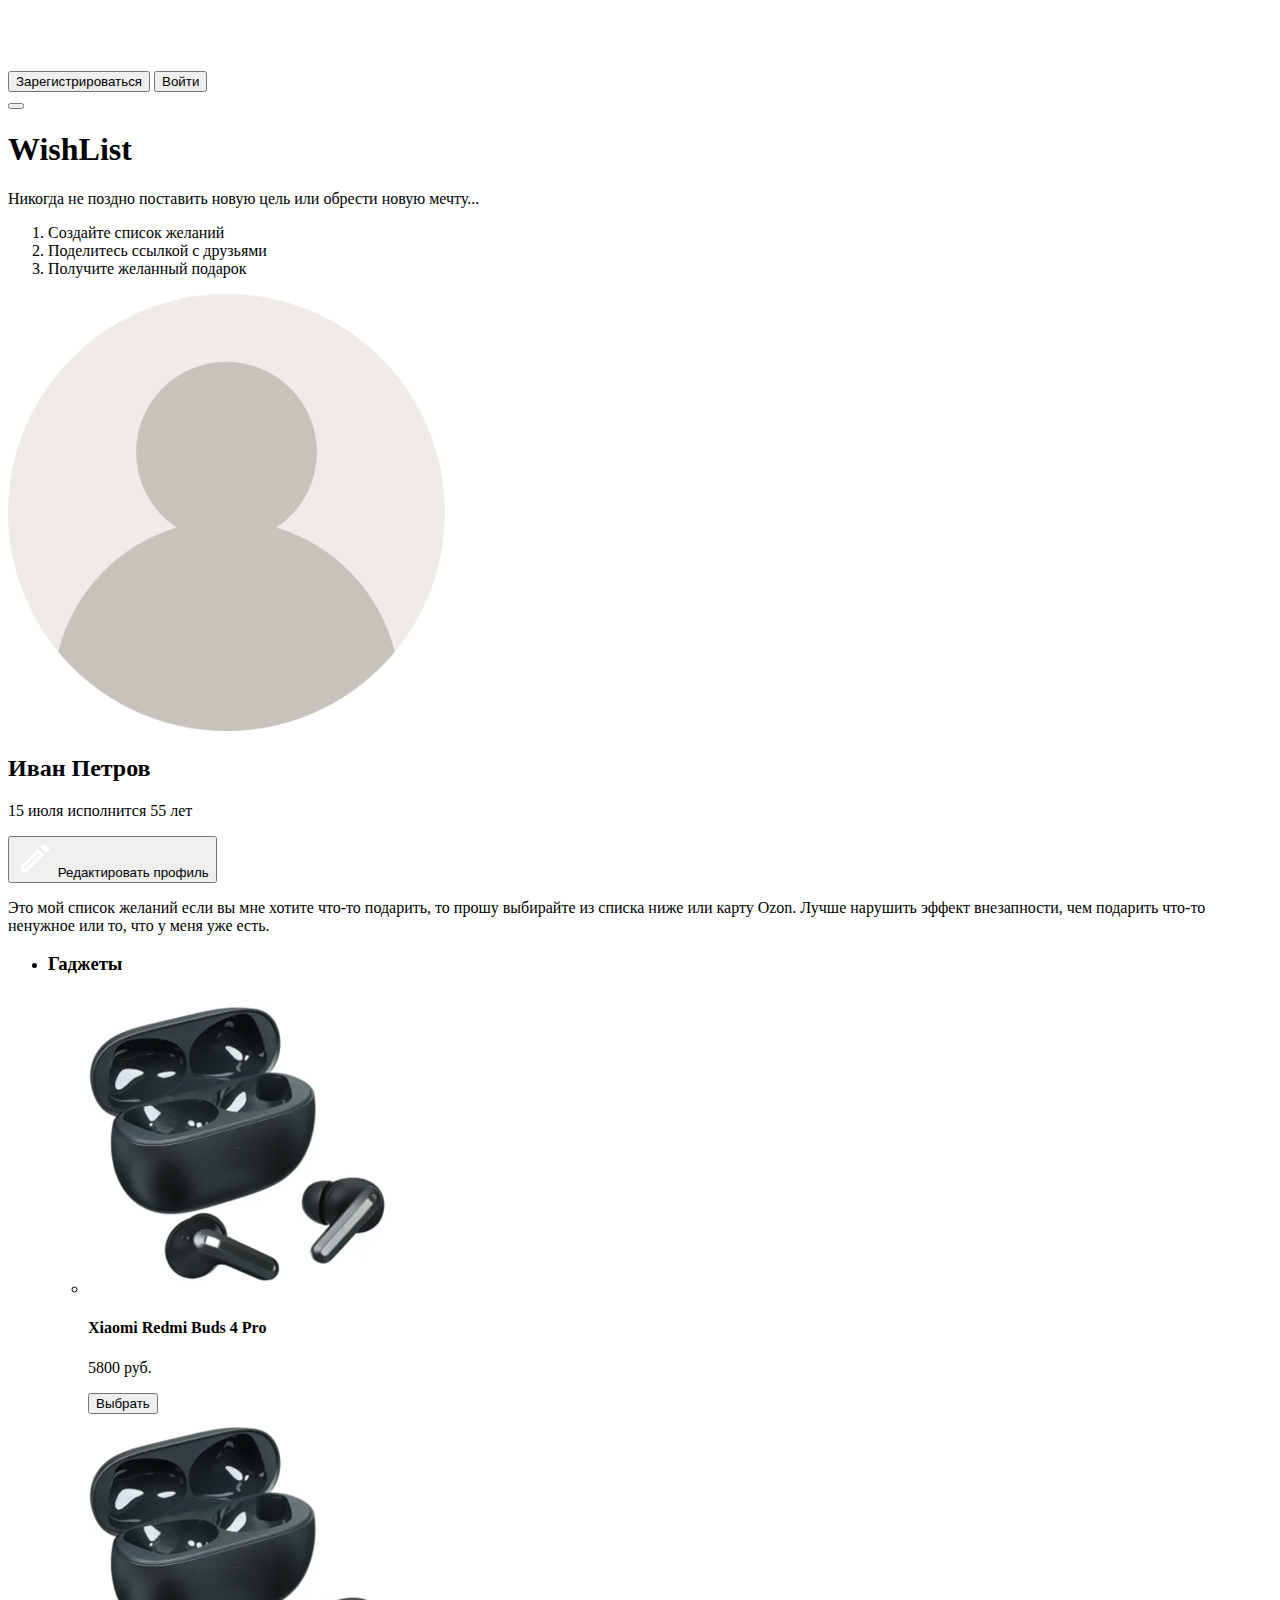
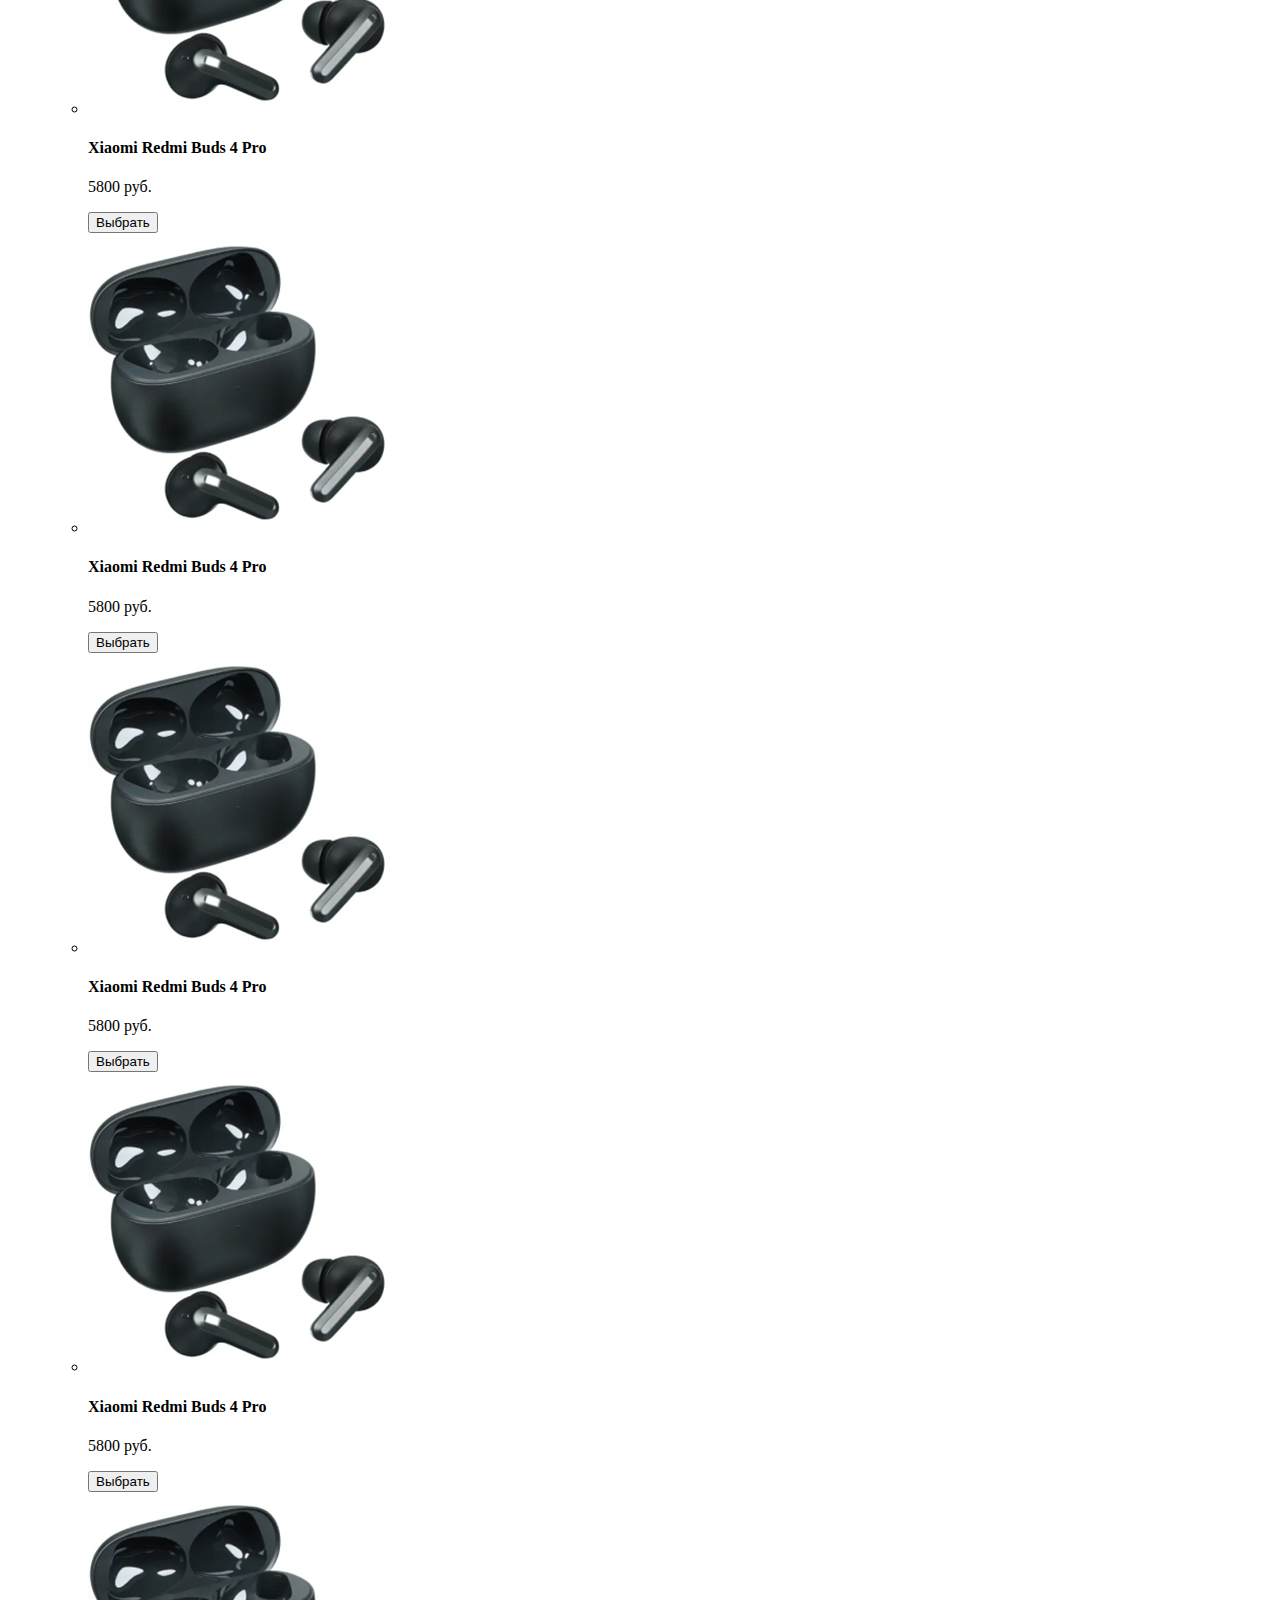
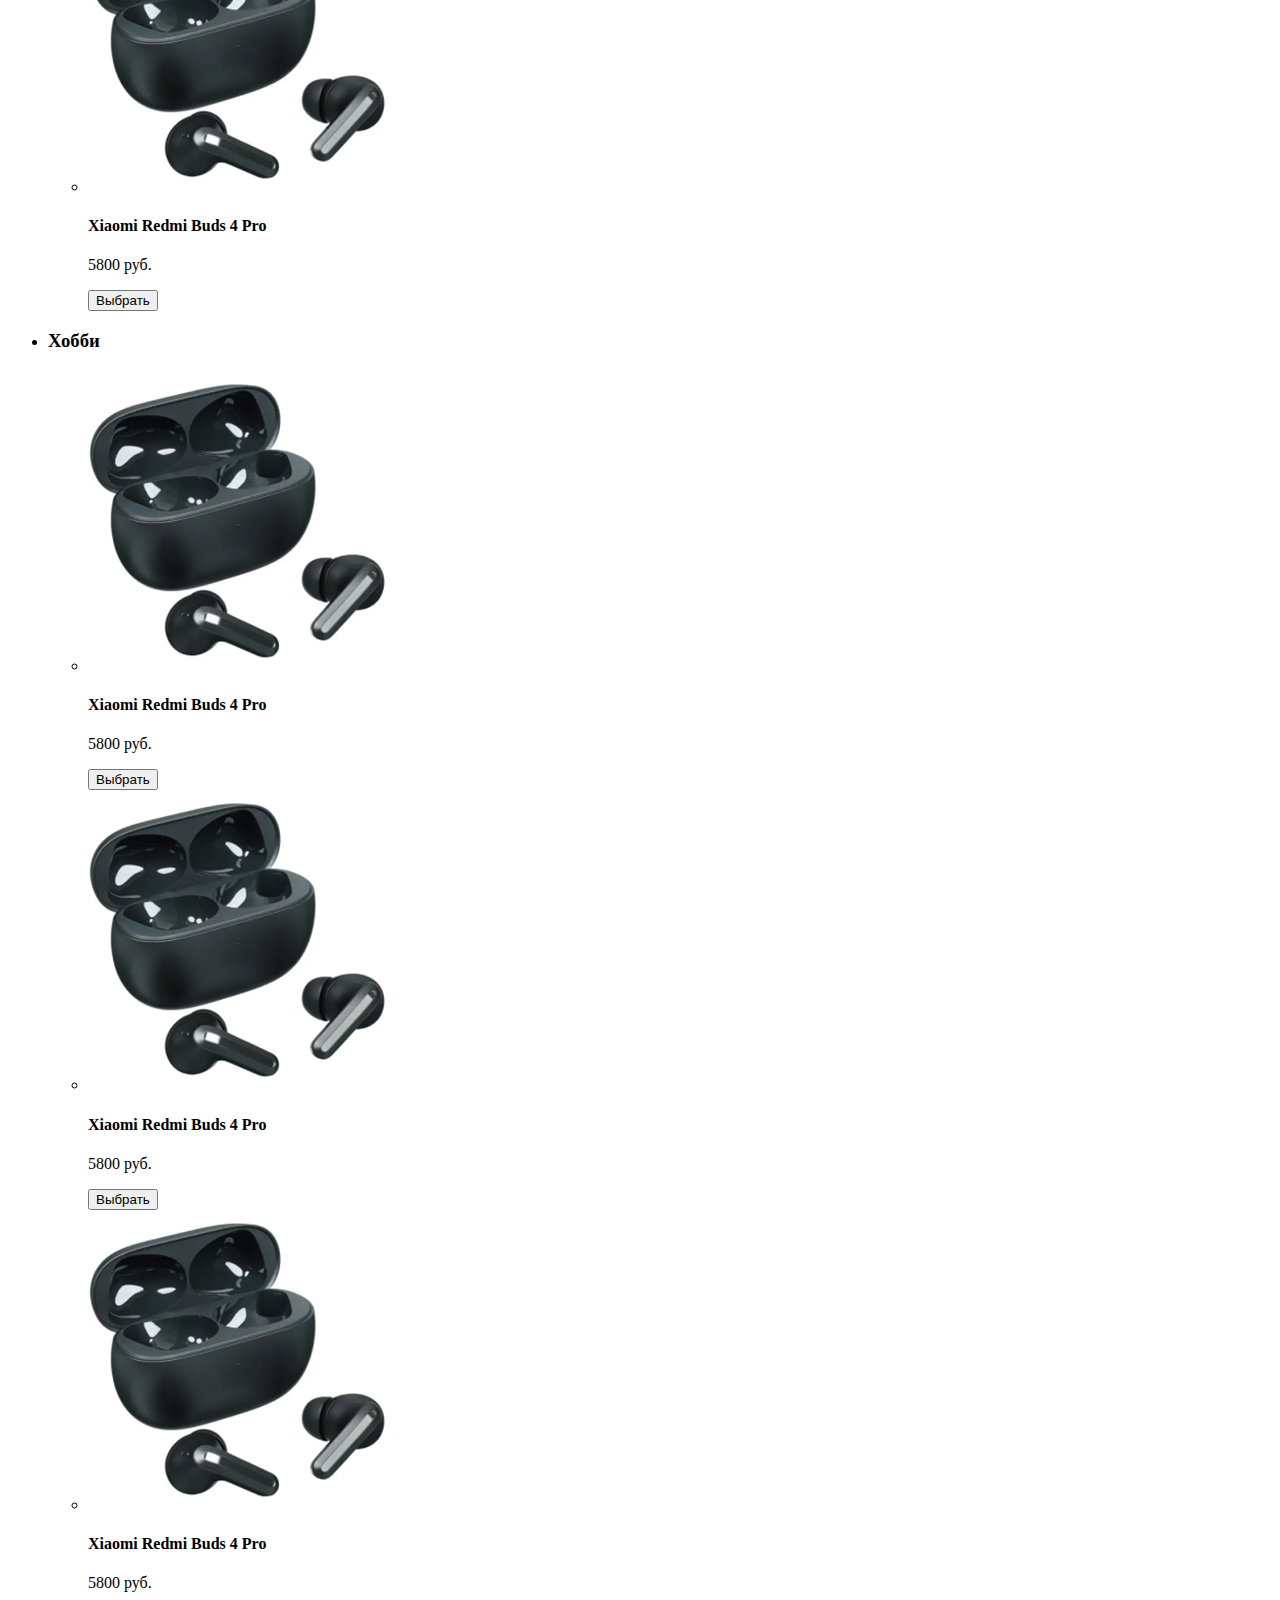
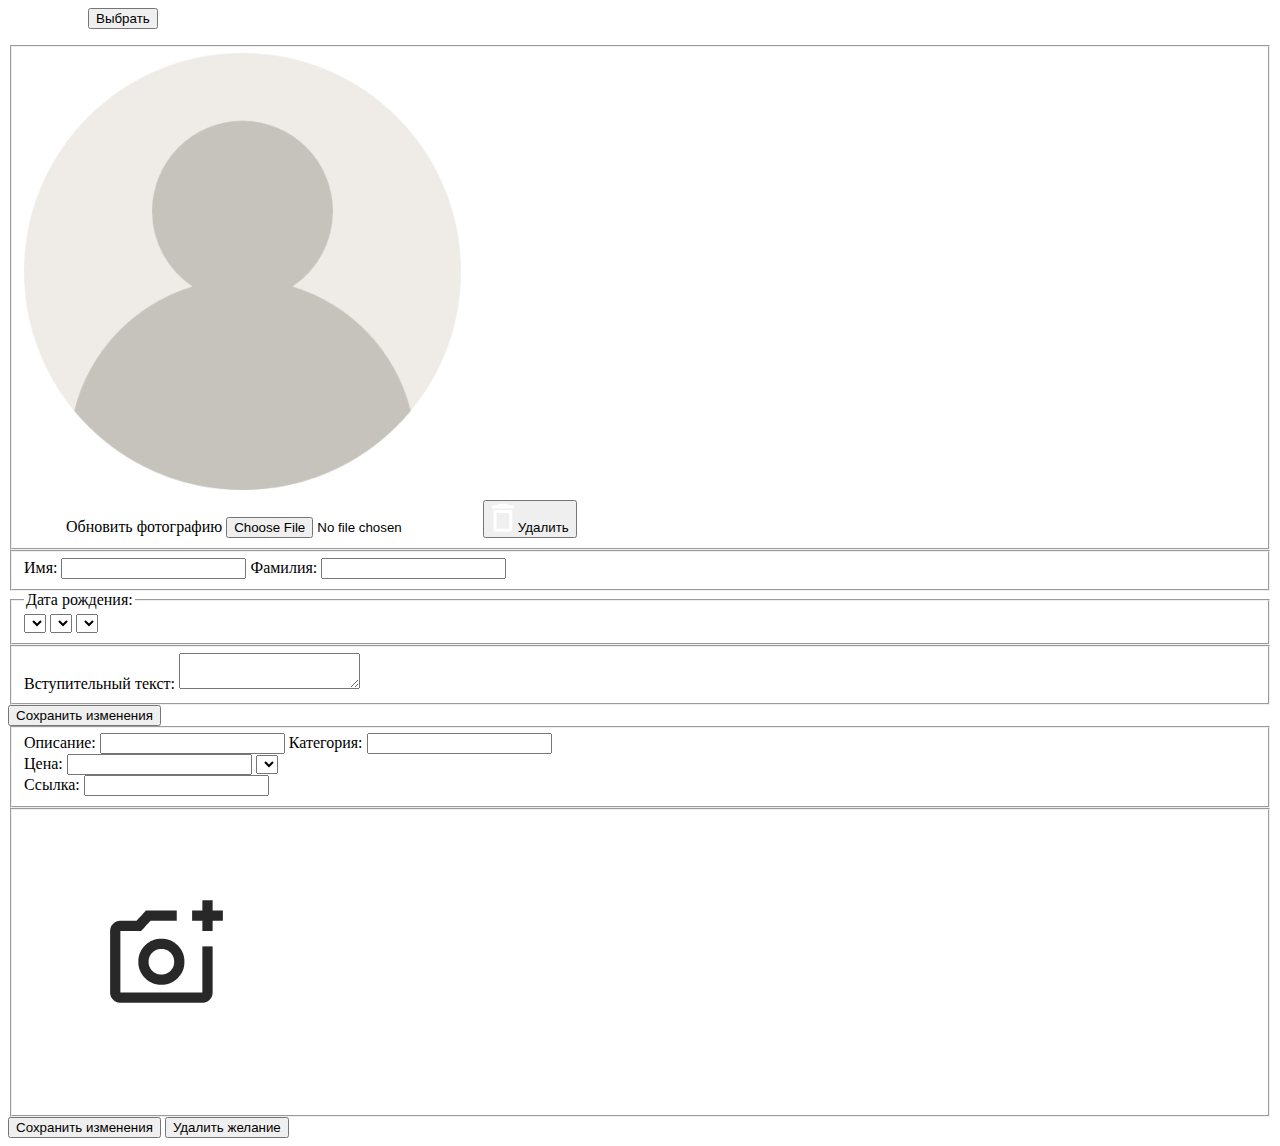
==== index.html @ 3509e676 "add html" ====
<!DOCTYPE html>
<html lang="ru">
<head>
  <meta charset="UTF-8">
  <meta http-equiv="X-UA-Compatible" content="IE=edge">
  <meta name="viewport" content="width=device-width, initial-scale=1.0">
  <title>wishList - список желаний!</title>
</head>
<body>
  <header class="header">
    <div class="container">
      <img class="header__logo" src="img/logo.svg" alt="логотип сервиса wishList">
      <nav class="hedaer__nav nav">
        <button class="nav__btn btn">Зарегистрироваться</button>
        <button class="nav__btn btn">Войти</button>
      </nav>

      <button class="header__burger burder">
        <span class="burger__line"></span>
      </button>
    </div>
  </header>

  <main class="app">
    <section class="hero">
      <div class="container">
        <h1 class="hero__title">WishList</h1>

        <p class="hero__description">Никогда не&nbsp;поздно поставить новую цель или обрести новую мечту...</p>

        <ol class="hero__steps steps">
          <li class="steps__item">Создайте список желаний</li>
          <li class="steps__item">Поделитесь ссылкой с&nbsp;друзьями</li>
          <li class="steps__item">Получите желанный подарок</li>
        </ol>
      </div>
    </section>

    <section class="wishlist"></section>
      <div class="container">
        <div class="wishlist__profile profile">
          <img class="profile__avatar" src="img/avatar.png" alt="фото профиля">

          <div class="profile__content">
            <h2 class="profile__fullname">Иван Петров</h2>

            <p class="profile__birthday">15 июля исполнится 55 лет</p>

            <button class="profile__edit">
              <svg width="38" height="38" viewBox="0 0 38 38" fill="none" xmlns="http://www.w3.org/2000/svg">
                <path d="M4.75 33.25H10.6875L28.1992 15.7384L22.2617 9.80086L4.75 27.3125V33.25ZM7.91667 28.6267L22.2617 14.2817L23.7183 15.7384L9.37333 30.0834H7.91667V28.6267ZM29.0858 5.20919C28.9394 5.06241 28.7654 4.94596 28.5738 4.86651C28.3823 4.78705 28.177 4.74615 27.9696 4.74615C27.7622 4.74615 27.5569 4.78705 27.3653 4.86651C27.1738 4.94596 26.9998 5.06241 26.8533 5.20919L23.9558 8.10669L29.8933 14.0442L32.7908 11.1467C32.9376 11.0002 33.0541 10.8262 33.1335 10.6347C33.213 10.4431 33.2539 10.2378 33.2539 10.0304C33.2539 9.82307 33.213 9.61774 33.1335 9.4262C33.0541 9.23466 32.9376 9.06067 32.7908 8.91419L29.0858 5.20919Z" fill="white"/>
              </svg>
              <span>Редактировать профиль</span>
            </button>
          </div>
        </div>

        <p class="wishlist__description">
          Это мой список желаний если вы&nbsp;мне хотите что-то подарить, то&nbsp;прошу выбирайте из&nbsp;списка ниже или карту Ozon. Лучше нарушить эффект внезапности, чем подарить что-то ненужное или&nbsp;то, что у&nbsp;меня уже есть.
        </p>

        <ul class="wishlist__categories categories">
          <li class="categories__item">
            <h3 class="categories__title">Гаджеты</h3>

            <ul class="wishlist__items">
              <li class="item">
                <img class="item__image" src="img/buds.jpg" alt="Xiaomi Redmi Buds 4 Pro">
                <h4 class="item__title">Xiaomi Redmi Buds 4 Pro</h4>
                <p class="item__price">5800 руб.</p>
                <button class="item__btn btn btn__castling">Выбрать</button>
              </li>
              <li class="item">
                <img class="item__image" src="img/buds.jpg" alt="Xiaomi Redmi Buds 4 Pro">
                <h4 class="item__title">Xiaomi Redmi Buds 4 Pro</h4>
                <p class="item__price">5800 руб.</p>
                <button class="item__btn btn btn__castling">Выбрать</button>
              </li>
              <li class="item">
                <img class="item__image" src="img/buds.jpg" alt="Xiaomi Redmi Buds 4 Pro">
                <h4 class="item__title">Xiaomi Redmi Buds 4 Pro</h4>
                <p class="item__price">5800 руб.</p>
                <button class="item__btn btn btn__castling">Выбрать</button>
              </li>
              <li class="item">
                <img class="item__image" src="img/buds.jpg" alt="Xiaomi Redmi Buds 4 Pro">
                <h4 class="item__title">Xiaomi Redmi Buds 4 Pro</h4>
                <p class="item__price">5800 руб.</p>
                <button class="item__btn btn btn__castling">Выбрать</button>
              </li>
              <li class="item">
                <img class="item__image" src="img/buds.jpg" alt="Xiaomi Redmi Buds 4 Pro">
                <h4 class="item__title">Xiaomi Redmi Buds 4 Pro</h4>
                <p class="item__price">5800 руб.</p>
                <button class="item__btn btn btn__castling">Выбрать</button>
              </li>
              <li class="item">
                <img class="item__image" src="img/buds.jpg" alt="Xiaomi Redmi Buds 4 Pro">
                <h4 class="item__title">Xiaomi Redmi Buds 4 Pro</h4>
                <p class="item__price">5800 руб.</p>
                <button class="item__btn btn btn__castling">Выбрать</button>
              </li>
            </ul>
          </li>
          <li class="categories__item">
            <h3 class="categories__title">Хобби</h3>

            <ul class="wishlist__items">
              <li class="item">
                <img class="item__image" src="img/buds.jpg" alt="Xiaomi Redmi Buds 4 Pro">
                <h4 class="item__title">Xiaomi Redmi Buds 4 Pro</h4>
                <p class="item__price">5800 руб.</p>
                <button class="item__btn btn btn__castling">Выбрать</button>
              </li>
              <li class="item">
                <img class="item__image" src="img/buds.jpg" alt="Xiaomi Redmi Buds 4 Pro">
                <h4 class="item__title">Xiaomi Redmi Buds 4 Pro</h4>
                <p class="item__price">5800 руб.</p>
                <button class="item__btn btn btn__castling">Выбрать</button>
              </li>
              <li class="item">
                <img class="item__image" src="img/buds.jpg" alt="Xiaomi Redmi Buds 4 Pro">
                <h4 class="item__title">Xiaomi Redmi Buds 4 Pro</h4>
                <p class="item__price">5800 руб.</p>
                <button class="item__btn btn btn__castling">Выбрать</button>
              </li>
            </ul>
          </li>
        </ul>
      </div>
    <section class="edit edit_profile">
      <div class="container">
        <form class="edit__form">
          <fieldset class="edit__avatar">
            <img class="edit__avatar-img" src="img/avatar.png" alt="">

            <div class="edit__avatar-load">
              <label class="edit__label-avatar" for="avatar-load">
                <svg width="38" height="38" viewBox="0 0 38 38" fill="none" xmlns="http://www.w3.org/2000/svg">
                  <path d="M4.75 33.25H10.6875L28.1992 15.7384L22.2617 9.80086L4.75 27.3125V33.25ZM7.91667 28.6267L22.2617 14.2817L23.7183 15.7384L9.37333 30.0834H7.91667V28.6267ZM29.0858 5.20919C28.9394 5.06241 28.7654 4.94596 28.5738 4.86651C28.3823 4.78705 28.177 4.74615 27.9696 4.74615C27.7622 4.74615 27.5569 4.78705 27.3653 4.86651C27.1738 4.94596 26.9998 5.06241 26.8533 5.20919L23.9558 8.10669L29.8933 14.0442L32.7908 11.1467C32.9376 11.0002 33.0541 10.8262 33.1335 10.6347C33.213 10.4431 33.2539 10.2378 33.2539 10.0304C33.2539 9.82307 33.213 9.61774 33.1335 9.4262C33.0541 9.23466 32.9376 9.06067 32.7908 8.91419L29.0858 5.20919Z" fill="white"/>
                  </svg>                  
                <span>Обновить фотографию</span>
              </label>
              <input class="edit__input-file edit__input-file_avatar" type="file" accept="image/jpeg, image/png">

              <button class="edit__avatar-delete">
                <svg width="23" height="29" viewBox="0 0 23 29" fill="none" xmlns="http://www.w3.org/2000/svg">
                  <path d="M2.48842 25.6389C2.48842 27.35 3.90271 28.75 5.63128 28.75H18.2027C19.9313 28.75 21.3456 27.35 21.3456 25.6389V6.97222H2.48842V25.6389ZM5.63128 10.0833H18.2027V25.6389H5.63128V10.0833ZM17.417 2.30556L15.8456 0.75H7.98842L6.41699 2.30556H0.916992V5.41667H22.917V2.30556H17.417Z" fill="white"/>
                </svg>
                <span>Удалить</span>
              </button>
            </div>
          </fieldset>

          <fieldset class="edit__name">
            <label class="edit__label">
              <span class="edit__label-text">Имя:</span>
              <input class="input" type="text" name="name">
            </label>

            <label class="edit__label">
              <span class="edit__label-text">Фамилия:</span>
              <input class="input" type="text" name="surname">
            </label>
          </fieldset>

          <fieldset class="edit__birthday">
            <legend class="edit__label">Дата рождения:</legend>

            <label class="edit__label">
              <select class="edit__select" type="text" name="day"></select>
            </label>

            <label class="edit__label">
              <select class="edit__select" type="text" name="month"></select>
            </label>

            <label class="edit__label">
              <select class="edit__select" type="text" name="year"></select>
            </label>
          </fieldset>

          <fieldset class="edit__description">
            <label class="edit__label" for="description">Вступительный текст:</label>
            <textarea class="edit__description-input" name="description"></textarea>
          </fieldset>

          <button class="edit__submit btn">Сохранить изменения</button>
        </form>
      </div>
    </section>

    <section class="edit edit_wish">
      <div class="container">
        <form class="edit__form">
          <fieldset class="edit__wish">
            <label class="edit__label">
              <span class="edit__label-text">Описание:</span>
              <input class="input" type="text" name="title">
            </label>

            <label class="edit__label">
              <span class="edit__label-text">Категория:</span>
              <input class="input" type="text" name="category">
            </label>

            <div class="edit__wish-price">
              <label class="edit__label">
                <span class="edit__label-text">Цена:</span>
                <input class="input" type="text" name="price">
              </label>

              <ladel class="edit__label-select">
                <select class="edit__select edit__select_currency" name="currency"></select>
              </ladel>
            </div>

            <label class="edit__label">
              <span class="edit__label-text">Ссылка:</span>
              <input class="input" type="text" name="link">
            </label>
          </fieldset>

          <fieldset class="edit__wish-photo">
            <label class="edit__label-photo">
              <img src="img/no-photo.jpg" alt="" class="edit__wish-image">
            </label>
          </fieldset>

          <button class="edit__submit-btn btn">Сохранить изменения</button>
          <button class="edit__delete-btn btn">Удалить желание</button>
        </form>
      </div>
    </section>
  </main>
</body>
</html>
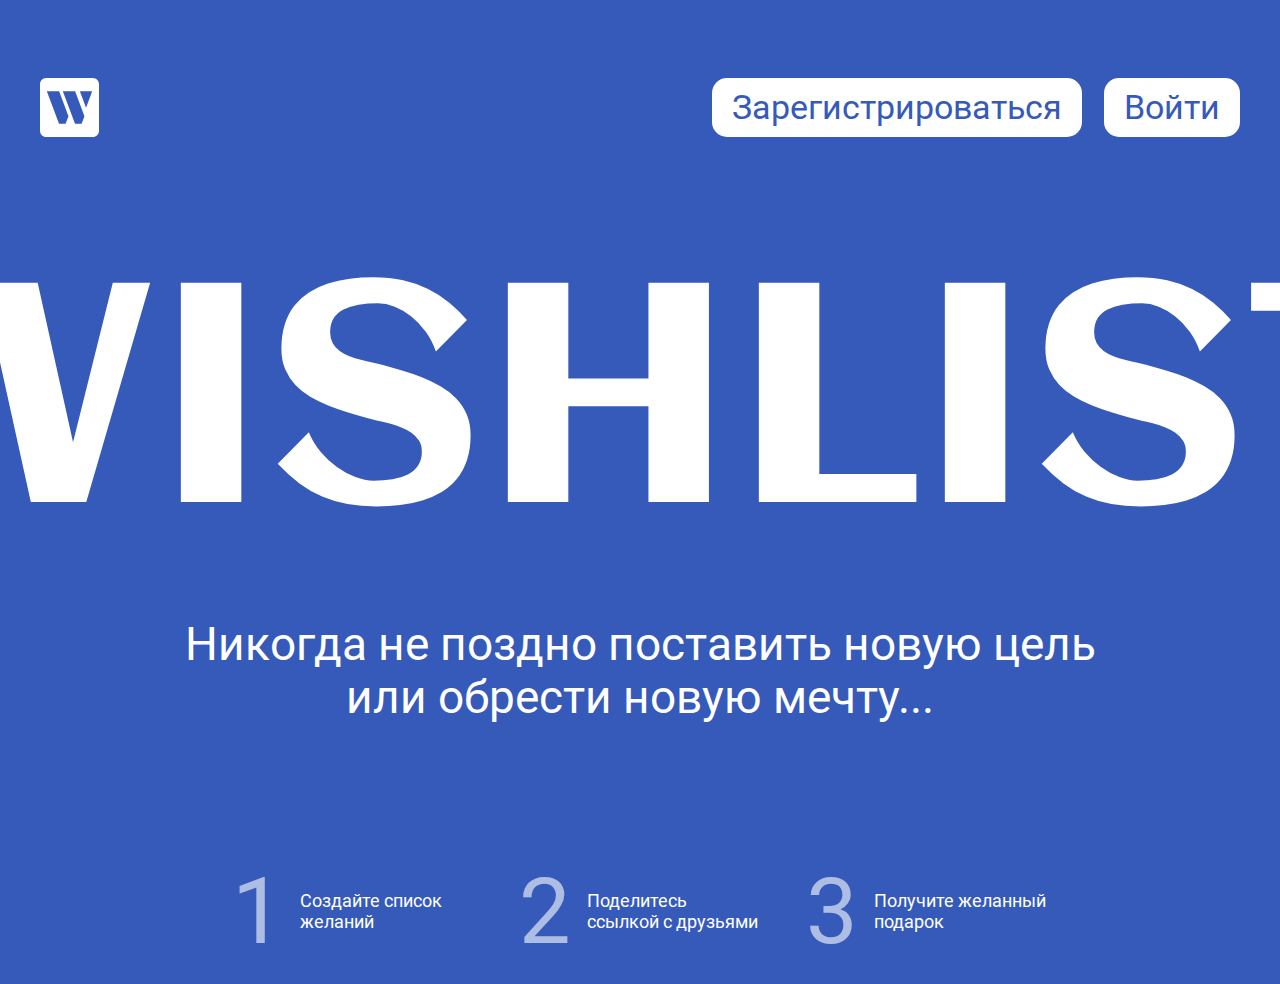
==== commit 508bc5ed: "add css header&hero" ====
--- a/index.html
+++ b/index.html
@@ -5,10 +5,12 @@
   <meta http-equiv="X-UA-Compatible" content="IE=edge">
   <meta name="viewport" content="width=device-width, initial-scale=1.0">
   <title>wishList - список желаний!</title>
+
+  <link rel="stylesheet" href="style/index.css">
 </head>
-<body>
+<body class="body">
   <header class="header">
-    <div class="container">
+    <div class="container header__container">
       <img class="header__logo" src="img/logo.svg" alt="логотип сервиса wishList">
       <nav class="hedaer__nav nav">
         <button class="nav__btn btn">Зарегистрироваться</button>
@@ -23,7 +25,7 @@
 
   <main class="app">
     <section class="hero">
-      <div class="container">
+      <div class="container hero__container">
         <h1 class="hero__title">WishList</h1>
 
         <p class="hero__description">Никогда не&nbsp;поздно поставить новую цель или обрести новую мечту...</p>
@@ -36,7 +38,7 @@
       </div>
     </section>
 
-    <section class="wishlist"></section>
+    <section class="wishlist">
       <div class="container">
         <div class="wishlist__profile profile">
           <img class="profile__avatar" src="img/avatar.png" alt="фото профиля">
@@ -128,6 +130,8 @@
           </li>
         </ul>
       </div>
+    </section>
+
     <section class="edit edit_profile">
       <div class="container">
         <form class="edit__form">
--- a/style/index.css
+++ b/style/index.css
@@ -0,0 +1,8 @@
+@import 'normalize.css';
+@import 'fonts.css';
+@import 'style.css';
+@import 'header.css';
+@import 'burger.css';
+@import 'nav.css';
+@import 'hero.css';
+@import 'steps.css';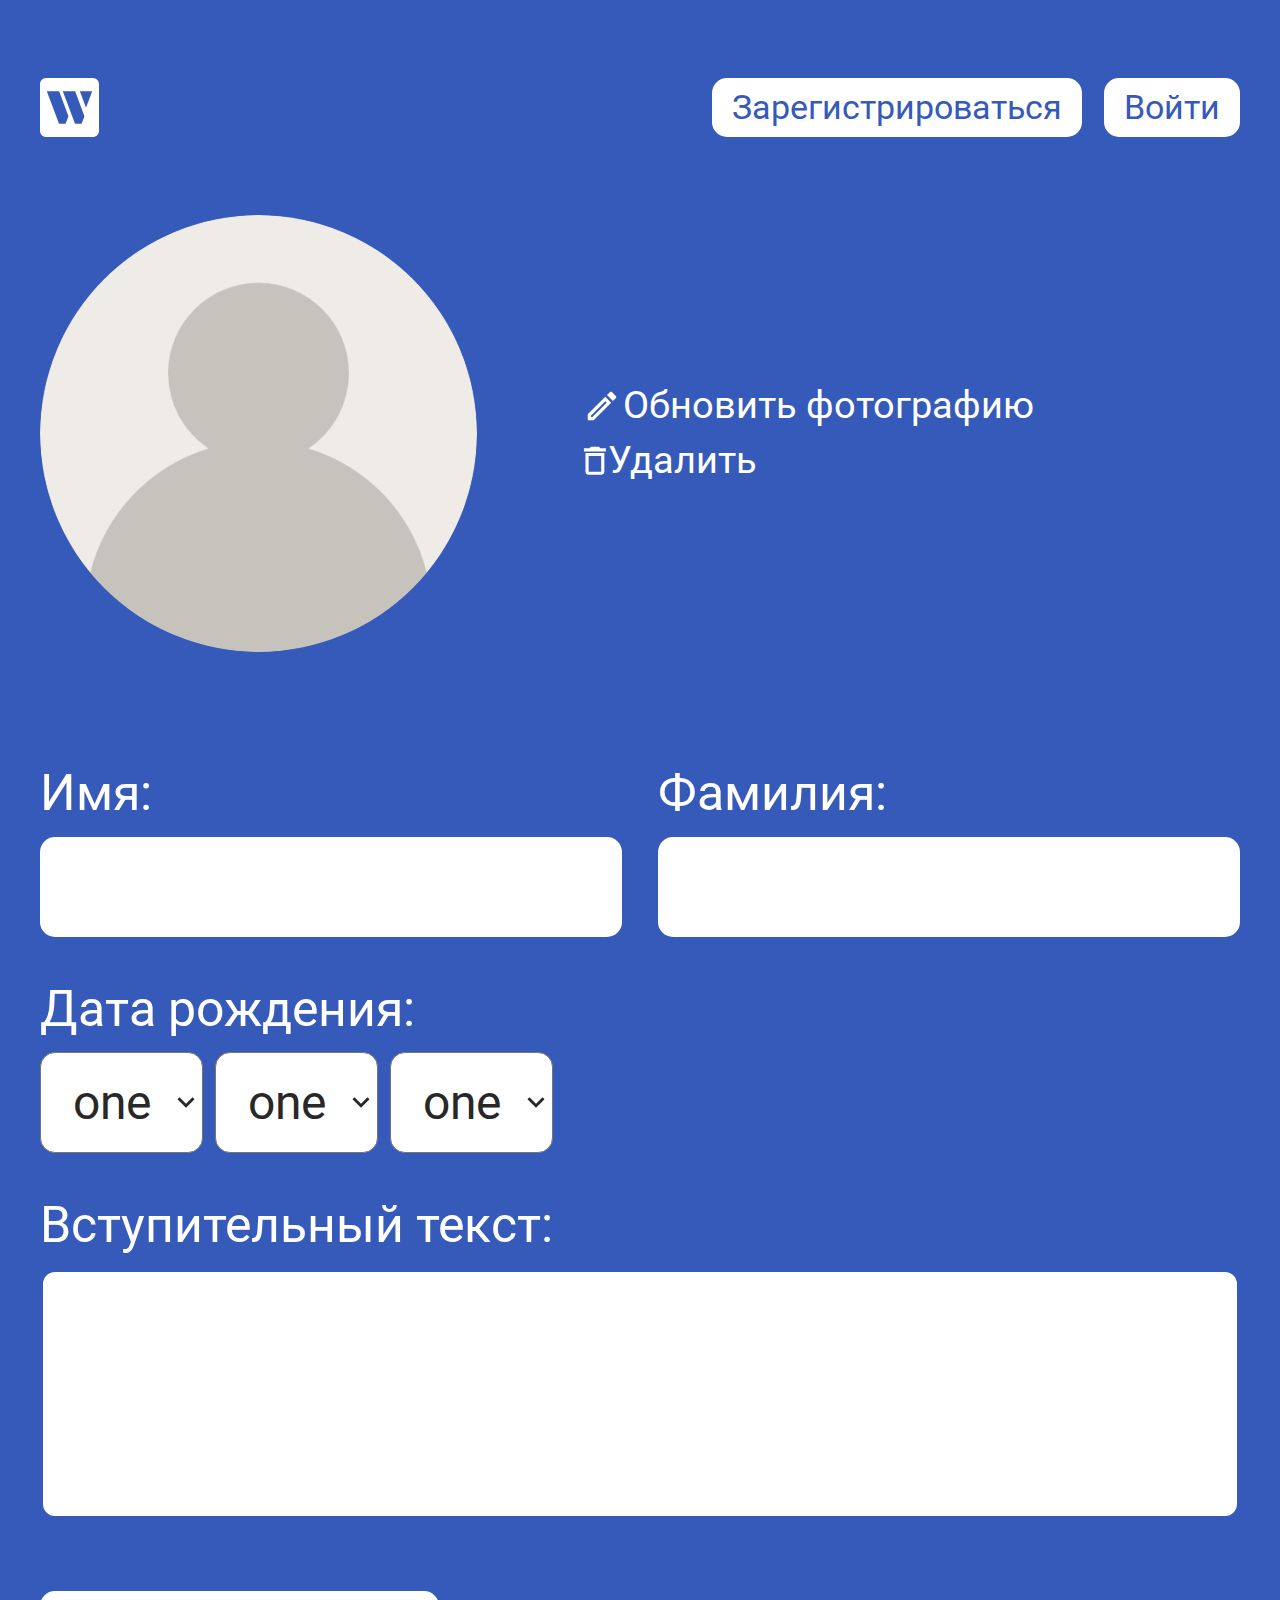
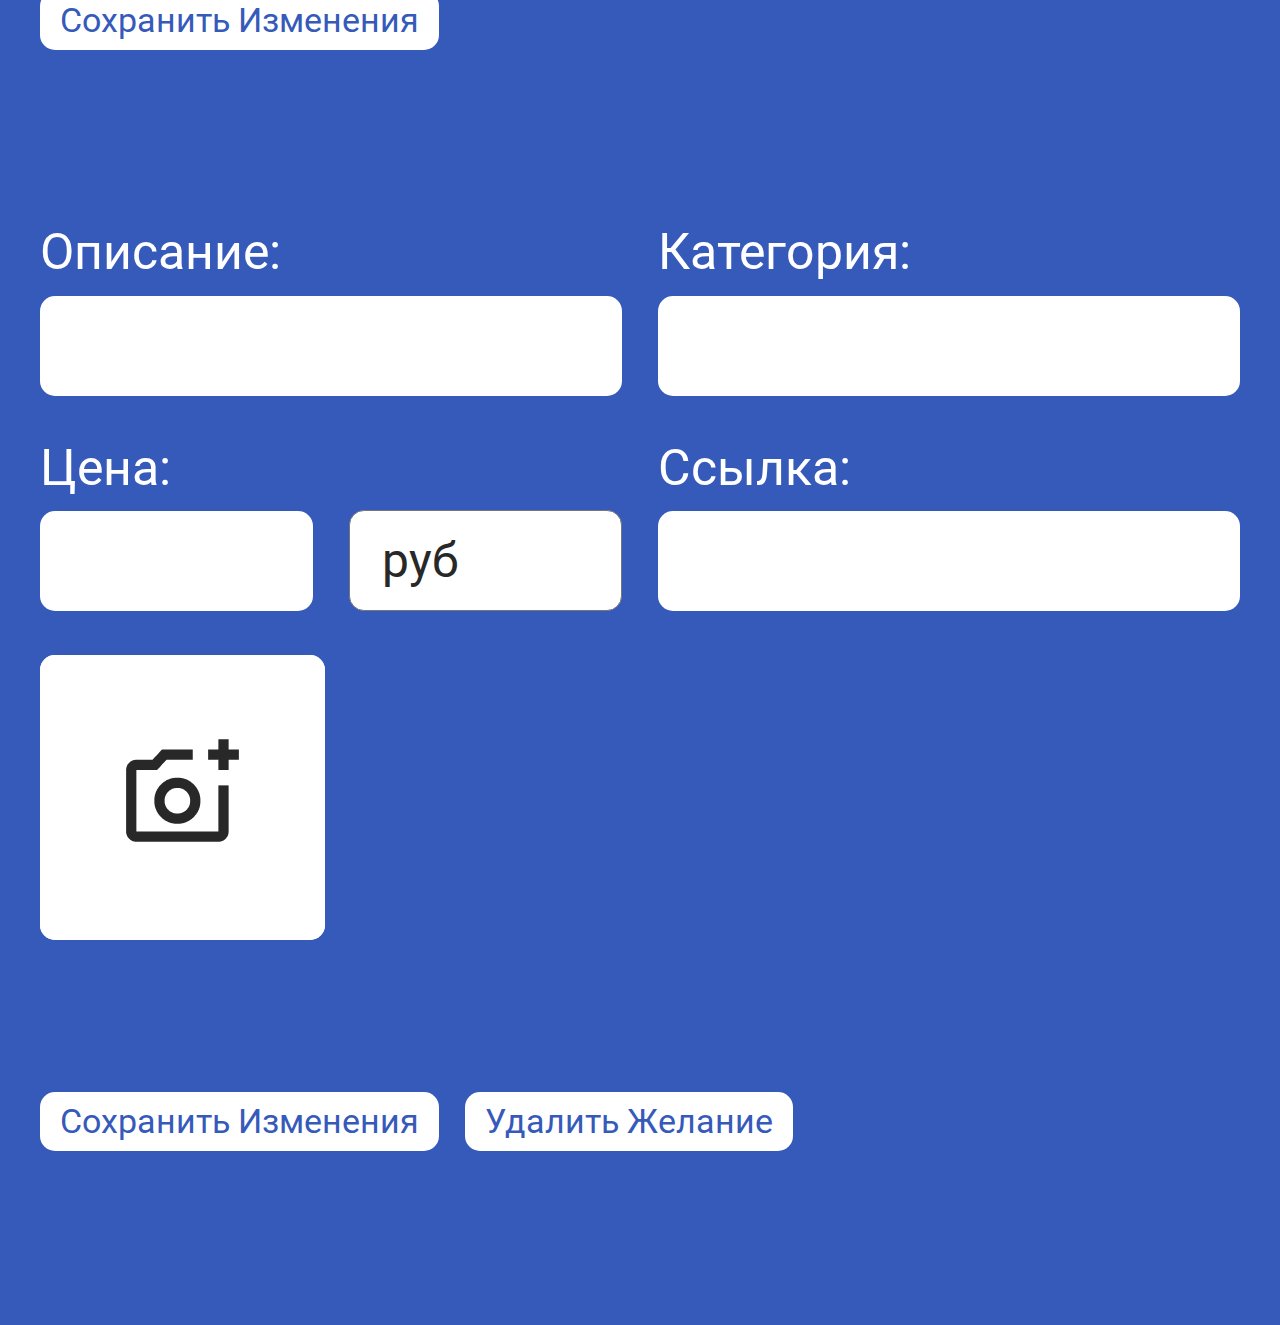
==== commit 42e47100: "add style" ====
--- a/index.html
+++ b/index.html
@@ -49,7 +49,7 @@
             <p class="profile__birthday">15 июля исполнится 55 лет</p>
 
             <button class="profile__edit">
-              <svg width="38" height="38" viewBox="0 0 38 38" fill="none" xmlns="http://www.w3.org/2000/svg">
+              <svg class="profile__edit-icon" width="38" height="38" viewBox="0 0 38 38" fill="none" xmlns="http://www.w3.org/2000/svg">
                 <path d="M4.75 33.25H10.6875L28.1992 15.7384L22.2617 9.80086L4.75 27.3125V33.25ZM7.91667 28.6267L22.2617 14.2817L23.7183 15.7384L9.37333 30.0834H7.91667V28.6267ZM29.0858 5.20919C28.9394 5.06241 28.7654 4.94596 28.5738 4.86651C28.3823 4.78705 28.177 4.74615 27.9696 4.74615C27.7622 4.74615 27.5569 4.78705 27.3653 4.86651C27.1738 4.94596 26.9998 5.06241 26.8533 5.20919L23.9558 8.10669L29.8933 14.0442L32.7908 11.1467C32.9376 11.0002 33.0541 10.8262 33.1335 10.6347C33.213 10.4431 33.2539 10.2378 33.2539 10.0304C33.2539 9.82307 33.213 9.61774 33.1335 9.4262C33.0541 9.23466 32.9376 9.06067 32.7908 8.91419L29.0858 5.20919Z" fill="white"/>
               </svg>
               <span>Редактировать профиль</span>
@@ -159,33 +159,42 @@
           <fieldset class="edit__name">
             <label class="edit__label">
               <span class="edit__label-text">Имя:</span>
-              <input class="input" type="text" name="name">
+              <input class="edit__input" type="text" name="name">
             </label>
 
             <label class="edit__label">
               <span class="edit__label-text">Фамилия:</span>
-              <input class="input" type="text" name="surname">
+              <input class="edit__input" type="text" name="surname">
             </label>
           </fieldset>
 
           <fieldset class="edit__birthday">
-            <legend class="edit__label">Дата рождения:</legend>
-
-            <label class="edit__label">
-              <select class="edit__select" type="text" name="day"></select>
-            </label>
-
-            <label class="edit__label">
-              <select class="edit__select" type="text" name="month"></select>
-            </label>
-
-            <label class="edit__label">
-              <select class="edit__select" type="text" name="year"></select>
+            <legend class="edit__label-text">Дата рождения:</legend>
+
+            <label class="edit__label edit__label_select">
+              <select class="edit__select" type="text" name="day">
+                <option value="1">one</option>
+                <option value="2">two</option>
+              </select>
+            </label>
+
+            <label class="edit__label edit__label_select">
+              <select class="edit__select" type="text" name="month">
+                <option value="1">one</option>
+                <option value="2">two</option>
+              </select>
+            </label>
+
+            <label class="edit__label edit__label_select">
+              <select class="edit__select" type="text" name="year">
+                <option value="1">one</option>
+                <option value="2">two</option>
+              </select>
             </label>
           </fieldset>
 
           <fieldset class="edit__description">
-            <label class="edit__label" for="description">Вступительный текст:</label>
+            <label class="edit__label-text" for="description">Вступительный текст:</label>
             <textarea class="edit__description-input" name="description"></textarea>
           </fieldset>
 
@@ -200,35 +209,44 @@
           <fieldset class="edit__wish">
             <label class="edit__label">
               <span class="edit__label-text">Описание:</span>
-              <input class="input" type="text" name="title">
+              <input class="edit__input" type="text" name="title">
             </label>
 
             <label class="edit__label">
               <span class="edit__label-text">Категория:</span>
-              <input class="input" type="text" name="category">
-            </label>
-
-            <div class="edit__wish-price">
-              <label class="edit__label">
+              <input class="edit__input" type="text" name="category">
+            </label>
+
+            <div class="edit__label edit__wish-price">
+              <label class="edit__label_price">
                 <span class="edit__label-text">Цена:</span>
-                <input class="input" type="text" name="price">
+                <input class="edit__input" type="text" name="price">
               </label>
 
-              <ladel class="edit__label-select">
-                <select class="edit__select edit__select_currency" name="currency"></select>
+              <ladel class="edit__label edit__label-select edit__label_price">
+                <select class="edit__select edit__select_currency" name="currency">
+                  <option value="rub">руб</option>
+                </select>
               </ladel>
             </div>
 
             <label class="edit__label">
               <span class="edit__label-text">Ссылка:</span>
-              <input class="input" type="text" name="link">
+              <input class="edit__input" type="text" name="link">
             </label>
           </fieldset>
 
           <fieldset class="edit__wish-photo">
             <label class="edit__label-photo">
               <img src="img/no-photo.jpg" alt="" class="edit__wish-image">
-            </label>
+              <input type="file" class="edit__input-file edit__input-file_wish" accept="image/jpeg, image/png">
+            </label>
+            <button class="edit__wish-delete">
+              <svg width="46" height="46" viewBox="0 0 46 46" fill="none" xmlns="http://www.w3.org/2000/svg">
+                <path d="M18.8961 16.6875C18.5999 16.4115 18.2081 16.2612 17.8033 16.2684C17.3985 16.2755 17.0123 16.4395 16.726 16.7258C16.4398 17.0121 16.2758 17.3983 16.2686 17.8031C16.2615 18.2079 16.4117 18.5996 16.6877 18.8958L20.7919 23L16.6877 27.1042C16.5342 27.2472 16.4111 27.4197 16.3257 27.6114C16.2403 27.803 16.1944 28.0099 16.1907 28.2197C16.187 28.4295 16.2256 28.6379 16.3042 28.8325C16.3827 29.027 16.4997 29.2038 16.6481 29.3522C16.7964 29.5005 16.9732 29.6175 17.1677 29.6961C17.3623 29.7747 17.5707 29.8133 17.7805 29.8096C17.9903 29.8059 18.1972 29.7599 18.3889 29.6745C18.5805 29.5891 18.753 29.466 18.8961 29.3125L23.0002 25.2083L27.1044 29.3125C27.4006 29.5885 27.7924 29.7388 28.1972 29.7316C28.602 29.7245 28.9882 29.5605 29.2745 29.2742C29.5607 28.9879 29.7247 28.6017 29.7319 28.1969C29.739 27.7921 29.5887 27.4004 29.3127 27.1042L25.2086 23L29.3127 18.8958C29.4663 18.7528 29.5894 18.5803 29.6748 18.3886C29.7602 18.197 29.8061 17.99 29.8098 17.7802C29.8135 17.5705 29.7749 17.3621 29.6963 17.1675C29.6177 16.9729 29.5008 16.7962 29.3524 16.6478C29.204 16.4995 29.0273 16.3825 28.8327 16.3039C28.6382 16.2253 28.4298 16.1867 28.22 16.1904C28.0102 16.1941 27.8033 16.2401 27.6116 16.3255C27.42 16.4109 27.2475 16.534 27.1044 16.6875L23.0002 20.7917L18.8961 16.6875Z" fill="#365ABA"/>
+                <path fill-rule="evenodd" clip-rule="evenodd" d="M23.1191 0.604187H22.8816C18.0712 0.604187 14.3024 0.604187 11.3607 1.00002C8.35241 1.40419 5.97741 2.25002 4.11283 4.11252C2.24824 5.9771 1.40449 8.3521 1.00033 11.3625C0.604492 14.3021 0.604492 18.0709 0.604492 22.8813V23.1188C0.604492 27.9292 0.604492 31.6979 1.00033 34.6396C1.40449 37.6479 2.25033 40.0229 4.11283 41.8875C5.97741 43.7521 8.35241 44.5959 11.3628 45C14.3024 45.3959 18.0712 45.3959 22.8816 45.3959H23.1191C27.9295 45.3959 31.6982 45.3959 34.6399 45C37.6482 44.5959 40.0232 43.75 41.8878 41.8875C43.7524 40.0229 44.5962 37.6479 45.0003 34.6375C45.3962 31.6979 45.3962 27.9292 45.3962 23.1188V22.8813C45.3962 18.0709 45.3962 14.3021 45.0003 11.3604C44.5962 8.3521 43.7503 5.9771 41.8878 4.11252C40.0232 2.24794 37.6482 1.40419 34.6378 1.00002C31.6982 0.604187 27.9295 0.604187 23.1191 0.604187ZM6.32324 6.32294C7.51074 5.13544 9.11491 4.45419 11.7795 4.09585C14.4878 3.73335 18.0462 3.72919 23.0003 3.72919C27.9545 3.72919 31.5128 3.73335 34.2212 4.09585C36.8857 4.45419 38.492 5.13752 39.6795 6.32294C40.8649 7.51044 41.5462 9.1146 41.9045 11.7792C42.267 14.4875 42.2712 18.0459 42.2712 23C42.2712 27.9542 42.267 31.5125 41.9045 34.2209C41.5462 36.8854 40.8628 38.4917 39.6774 39.6792C38.4899 40.8646 36.8857 41.5459 34.2212 41.9042C31.5128 42.2667 27.9545 42.2709 23.0003 42.2709C18.0462 42.2709 14.4878 42.2667 11.7795 41.9042C9.11491 41.5459 7.50866 40.8625 6.32116 39.6771C5.13574 38.4896 4.45449 36.8854 4.09616 34.2209C3.73366 31.5125 3.72949 27.9542 3.72949 23C3.72949 18.0459 3.73366 14.4875 4.09616 11.7792C4.45449 9.1146 5.13783 7.51044 6.32324 6.32294Z" fill="#365ABA"/>
+              </svg>                
+            </button>
           </fieldset>
 
           <button class="edit__submit-btn btn">Сохранить изменения</button>
--- a/style/index.css
+++ b/style/index.css
@@ -5,4 +5,9 @@
 @import 'burger.css';
 @import 'nav.css';
 @import 'hero.css';
-@import 'steps.css';+@import 'steps.css';
+@import 'wishlist.css';
+@import 'profile.css';
+@import 'categories.css';
+@import 'item.css';
+@import 'edit.css';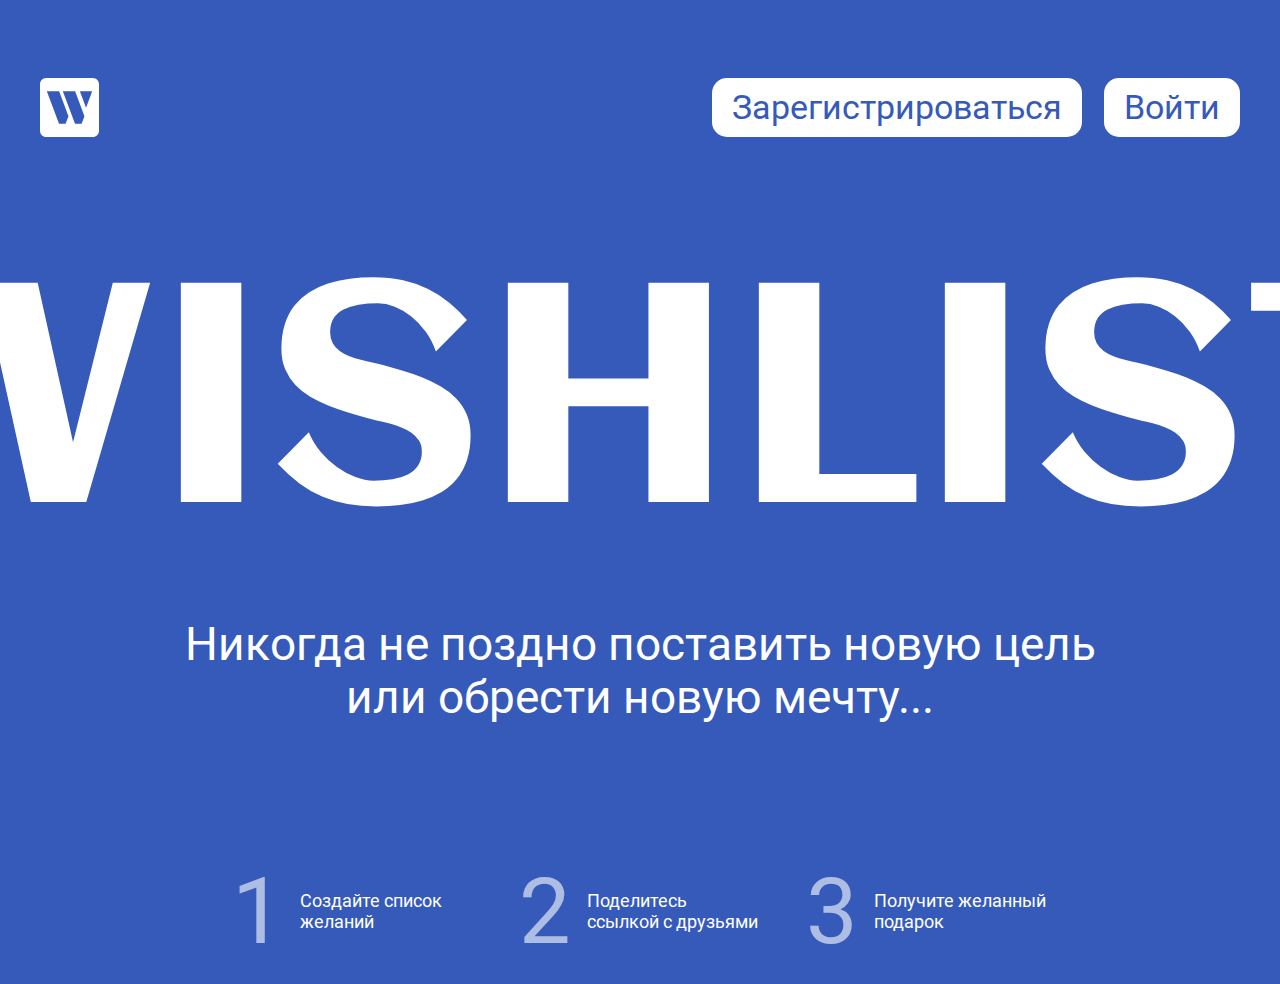
==== commit cf614695: "add js / init app" ====
--- a/index.html
+++ b/index.html
@@ -7,253 +7,22 @@
   <title>wishList - список желаний!</title>
 
   <link rel="stylesheet" href="style/index.css">
+
+  <script src="scripts/index.js" type="module"></script>
 </head>
 <body class="body">
   <header class="header">
     <div class="container header__container">
-      <img class="header__logo" src="img/logo.svg" alt="логотип сервиса wishList">
+      <a href="/">
+        <img class="header__logo" src="img/logo.svg" alt="логотип сервиса wishList">
+      </a>
       <nav class="hedaer__nav nav">
-        <button class="nav__btn btn">Зарегистрироваться</button>
-        <button class="nav__btn btn">Войти</button>
       </nav>
-
-      <button class="header__burger burder">
-        <span class="burger__line"></span>
-      </button>
     </div>
   </header>
 
   <main class="app">
-    <section class="hero">
-      <div class="container hero__container">
-        <h1 class="hero__title">WishList</h1>
-
-        <p class="hero__description">Никогда не&nbsp;поздно поставить новую цель или обрести новую мечту...</p>
-
-        <ol class="hero__steps steps">
-          <li class="steps__item">Создайте список желаний</li>
-          <li class="steps__item">Поделитесь ссылкой с&nbsp;друзьями</li>
-          <li class="steps__item">Получите желанный подарок</li>
-        </ol>
-      </div>
-    </section>
-
-    <section class="wishlist">
-      <div class="container">
-        <div class="wishlist__profile profile">
-          <img class="profile__avatar" src="img/avatar.png" alt="фото профиля">
-
-          <div class="profile__content">
-            <h2 class="profile__fullname">Иван Петров</h2>
-
-            <p class="profile__birthday">15 июля исполнится 55 лет</p>
-
-            <button class="profile__edit">
-              <svg class="profile__edit-icon" width="38" height="38" viewBox="0 0 38 38" fill="none" xmlns="http://www.w3.org/2000/svg">
-                <path d="M4.75 33.25H10.6875L28.1992 15.7384L22.2617 9.80086L4.75 27.3125V33.25ZM7.91667 28.6267L22.2617 14.2817L23.7183 15.7384L9.37333 30.0834H7.91667V28.6267ZM29.0858 5.20919C28.9394 5.06241 28.7654 4.94596 28.5738 4.86651C28.3823 4.78705 28.177 4.74615 27.9696 4.74615C27.7622 4.74615 27.5569 4.78705 27.3653 4.86651C27.1738 4.94596 26.9998 5.06241 26.8533 5.20919L23.9558 8.10669L29.8933 14.0442L32.7908 11.1467C32.9376 11.0002 33.0541 10.8262 33.1335 10.6347C33.213 10.4431 33.2539 10.2378 33.2539 10.0304C33.2539 9.82307 33.213 9.61774 33.1335 9.4262C33.0541 9.23466 32.9376 9.06067 32.7908 8.91419L29.0858 5.20919Z" fill="white"/>
-              </svg>
-              <span>Редактировать профиль</span>
-            </button>
-          </div>
-        </div>
-
-        <p class="wishlist__description">
-          Это мой список желаний если вы&nbsp;мне хотите что-то подарить, то&nbsp;прошу выбирайте из&nbsp;списка ниже или карту Ozon. Лучше нарушить эффект внезапности, чем подарить что-то ненужное или&nbsp;то, что у&nbsp;меня уже есть.
-        </p>
-
-        <ul class="wishlist__categories categories">
-          <li class="categories__item">
-            <h3 class="categories__title">Гаджеты</h3>
-
-            <ul class="wishlist__items">
-              <li class="item">
-                <img class="item__image" src="img/buds.jpg" alt="Xiaomi Redmi Buds 4 Pro">
-                <h4 class="item__title">Xiaomi Redmi Buds 4 Pro</h4>
-                <p class="item__price">5800 руб.</p>
-                <button class="item__btn btn btn__castling">Выбрать</button>
-              </li>
-              <li class="item">
-                <img class="item__image" src="img/buds.jpg" alt="Xiaomi Redmi Buds 4 Pro">
-                <h4 class="item__title">Xiaomi Redmi Buds 4 Pro</h4>
-                <p class="item__price">5800 руб.</p>
-                <button class="item__btn btn btn__castling">Выбрать</button>
-              </li>
-              <li class="item">
-                <img class="item__image" src="img/buds.jpg" alt="Xiaomi Redmi Buds 4 Pro">
-                <h4 class="item__title">Xiaomi Redmi Buds 4 Pro</h4>
-                <p class="item__price">5800 руб.</p>
-                <button class="item__btn btn btn__castling">Выбрать</button>
-              </li>
-              <li class="item">
-                <img class="item__image" src="img/buds.jpg" alt="Xiaomi Redmi Buds 4 Pro">
-                <h4 class="item__title">Xiaomi Redmi Buds 4 Pro</h4>
-                <p class="item__price">5800 руб.</p>
-                <button class="item__btn btn btn__castling">Выбрать</button>
-              </li>
-              <li class="item">
-                <img class="item__image" src="img/buds.jpg" alt="Xiaomi Redmi Buds 4 Pro">
-                <h4 class="item__title">Xiaomi Redmi Buds 4 Pro</h4>
-                <p class="item__price">5800 руб.</p>
-                <button class="item__btn btn btn__castling">Выбрать</button>
-              </li>
-              <li class="item">
-                <img class="item__image" src="img/buds.jpg" alt="Xiaomi Redmi Buds 4 Pro">
-                <h4 class="item__title">Xiaomi Redmi Buds 4 Pro</h4>
-                <p class="item__price">5800 руб.</p>
-                <button class="item__btn btn btn__castling">Выбрать</button>
-              </li>
-            </ul>
-          </li>
-          <li class="categories__item">
-            <h3 class="categories__title">Хобби</h3>
-
-            <ul class="wishlist__items">
-              <li class="item">
-                <img class="item__image" src="img/buds.jpg" alt="Xiaomi Redmi Buds 4 Pro">
-                <h4 class="item__title">Xiaomi Redmi Buds 4 Pro</h4>
-                <p class="item__price">5800 руб.</p>
-                <button class="item__btn btn btn__castling">Выбрать</button>
-              </li>
-              <li class="item">
-                <img class="item__image" src="img/buds.jpg" alt="Xiaomi Redmi Buds 4 Pro">
-                <h4 class="item__title">Xiaomi Redmi Buds 4 Pro</h4>
-                <p class="item__price">5800 руб.</p>
-                <button class="item__btn btn btn__castling">Выбрать</button>
-              </li>
-              <li class="item">
-                <img class="item__image" src="img/buds.jpg" alt="Xiaomi Redmi Buds 4 Pro">
-                <h4 class="item__title">Xiaomi Redmi Buds 4 Pro</h4>
-                <p class="item__price">5800 руб.</p>
-                <button class="item__btn btn btn__castling">Выбрать</button>
-              </li>
-            </ul>
-          </li>
-        </ul>
-      </div>
-    </section>
-
-    <section class="edit edit_profile">
-      <div class="container">
-        <form class="edit__form">
-          <fieldset class="edit__avatar">
-            <img class="edit__avatar-img" src="img/avatar.png" alt="">
-
-            <div class="edit__avatar-load">
-              <label class="edit__label-avatar" for="avatar-load">
-                <svg width="38" height="38" viewBox="0 0 38 38" fill="none" xmlns="http://www.w3.org/2000/svg">
-                  <path d="M4.75 33.25H10.6875L28.1992 15.7384L22.2617 9.80086L4.75 27.3125V33.25ZM7.91667 28.6267L22.2617 14.2817L23.7183 15.7384L9.37333 30.0834H7.91667V28.6267ZM29.0858 5.20919C28.9394 5.06241 28.7654 4.94596 28.5738 4.86651C28.3823 4.78705 28.177 4.74615 27.9696 4.74615C27.7622 4.74615 27.5569 4.78705 27.3653 4.86651C27.1738 4.94596 26.9998 5.06241 26.8533 5.20919L23.9558 8.10669L29.8933 14.0442L32.7908 11.1467C32.9376 11.0002 33.0541 10.8262 33.1335 10.6347C33.213 10.4431 33.2539 10.2378 33.2539 10.0304C33.2539 9.82307 33.213 9.61774 33.1335 9.4262C33.0541 9.23466 32.9376 9.06067 32.7908 8.91419L29.0858 5.20919Z" fill="white"/>
-                  </svg>                  
-                <span>Обновить фотографию</span>
-              </label>
-              <input class="edit__input-file edit__input-file_avatar" type="file" accept="image/jpeg, image/png">
-
-              <button class="edit__avatar-delete">
-                <svg width="23" height="29" viewBox="0 0 23 29" fill="none" xmlns="http://www.w3.org/2000/svg">
-                  <path d="M2.48842 25.6389C2.48842 27.35 3.90271 28.75 5.63128 28.75H18.2027C19.9313 28.75 21.3456 27.35 21.3456 25.6389V6.97222H2.48842V25.6389ZM5.63128 10.0833H18.2027V25.6389H5.63128V10.0833ZM17.417 2.30556L15.8456 0.75H7.98842L6.41699 2.30556H0.916992V5.41667H22.917V2.30556H17.417Z" fill="white"/>
-                </svg>
-                <span>Удалить</span>
-              </button>
-            </div>
-          </fieldset>
-
-          <fieldset class="edit__name">
-            <label class="edit__label">
-              <span class="edit__label-text">Имя:</span>
-              <input class="edit__input" type="text" name="name">
-            </label>
-
-            <label class="edit__label">
-              <span class="edit__label-text">Фамилия:</span>
-              <input class="edit__input" type="text" name="surname">
-            </label>
-          </fieldset>
-
-          <fieldset class="edit__birthday">
-            <legend class="edit__label-text">Дата рождения:</legend>
-
-            <label class="edit__label edit__label_select">
-              <select class="edit__select" type="text" name="day">
-                <option value="1">one</option>
-                <option value="2">two</option>
-              </select>
-            </label>
-
-            <label class="edit__label edit__label_select">
-              <select class="edit__select" type="text" name="month">
-                <option value="1">one</option>
-                <option value="2">two</option>
-              </select>
-            </label>
-
-            <label class="edit__label edit__label_select">
-              <select class="edit__select" type="text" name="year">
-                <option value="1">one</option>
-                <option value="2">two</option>
-              </select>
-            </label>
-          </fieldset>
-
-          <fieldset class="edit__description">
-            <label class="edit__label-text" for="description">Вступительный текст:</label>
-            <textarea class="edit__description-input" name="description"></textarea>
-          </fieldset>
-
-          <button class="edit__submit btn">Сохранить изменения</button>
-        </form>
-      </div>
-    </section>
-
-    <section class="edit edit_wish">
-      <div class="container">
-        <form class="edit__form">
-          <fieldset class="edit__wish">
-            <label class="edit__label">
-              <span class="edit__label-text">Описание:</span>
-              <input class="edit__input" type="text" name="title">
-            </label>
-
-            <label class="edit__label">
-              <span class="edit__label-text">Категория:</span>
-              <input class="edit__input" type="text" name="category">
-            </label>
-
-            <div class="edit__label edit__wish-price">
-              <label class="edit__label_price">
-                <span class="edit__label-text">Цена:</span>
-                <input class="edit__input" type="text" name="price">
-              </label>
-
-              <ladel class="edit__label edit__label-select edit__label_price">
-                <select class="edit__select edit__select_currency" name="currency">
-                  <option value="rub">руб</option>
-                </select>
-              </ladel>
-            </div>
-
-            <label class="edit__label">
-              <span class="edit__label-text">Ссылка:</span>
-              <input class="edit__input" type="text" name="link">
-            </label>
-          </fieldset>
-
-          <fieldset class="edit__wish-photo">
-            <label class="edit__label-photo">
-              <img src="img/no-photo.jpg" alt="" class="edit__wish-image">
-              <input type="file" class="edit__input-file edit__input-file_wish" accept="image/jpeg, image/png">
-            </label>
-            <button class="edit__wish-delete">
-              <svg width="46" height="46" viewBox="0 0 46 46" fill="none" xmlns="http://www.w3.org/2000/svg">
-                <path d="M18.8961 16.6875C18.5999 16.4115 18.2081 16.2612 17.8033 16.2684C17.3985 16.2755 17.0123 16.4395 16.726 16.7258C16.4398 17.0121 16.2758 17.3983 16.2686 17.8031C16.2615 18.2079 16.4117 18.5996 16.6877 18.8958L20.7919 23L16.6877 27.1042C16.5342 27.2472 16.4111 27.4197 16.3257 27.6114C16.2403 27.803 16.1944 28.0099 16.1907 28.2197C16.187 28.4295 16.2256 28.6379 16.3042 28.8325C16.3827 29.027 16.4997 29.2038 16.6481 29.3522C16.7964 29.5005 16.9732 29.6175 17.1677 29.6961C17.3623 29.7747 17.5707 29.8133 17.7805 29.8096C17.9903 29.8059 18.1972 29.7599 18.3889 29.6745C18.5805 29.5891 18.753 29.466 18.8961 29.3125L23.0002 25.2083L27.1044 29.3125C27.4006 29.5885 27.7924 29.7388 28.1972 29.7316C28.602 29.7245 28.9882 29.5605 29.2745 29.2742C29.5607 28.9879 29.7247 28.6017 29.7319 28.1969C29.739 27.7921 29.5887 27.4004 29.3127 27.1042L25.2086 23L29.3127 18.8958C29.4663 18.7528 29.5894 18.5803 29.6748 18.3886C29.7602 18.197 29.8061 17.99 29.8098 17.7802C29.8135 17.5705 29.7749 17.3621 29.6963 17.1675C29.6177 16.9729 29.5008 16.7962 29.3524 16.6478C29.204 16.4995 29.0273 16.3825 28.8327 16.3039C28.6382 16.2253 28.4298 16.1867 28.22 16.1904C28.0102 16.1941 27.8033 16.2401 27.6116 16.3255C27.42 16.4109 27.2475 16.534 27.1044 16.6875L23.0002 20.7917L18.8961 16.6875Z" fill="#365ABA"/>
-                <path fill-rule="evenodd" clip-rule="evenodd" d="M23.1191 0.604187H22.8816C18.0712 0.604187 14.3024 0.604187 11.3607 1.00002C8.35241 1.40419 5.97741 2.25002 4.11283 4.11252C2.24824 5.9771 1.40449 8.3521 1.00033 11.3625C0.604492 14.3021 0.604492 18.0709 0.604492 22.8813V23.1188C0.604492 27.9292 0.604492 31.6979 1.00033 34.6396C1.40449 37.6479 2.25033 40.0229 4.11283 41.8875C5.97741 43.7521 8.35241 44.5959 11.3628 45C14.3024 45.3959 18.0712 45.3959 22.8816 45.3959H23.1191C27.9295 45.3959 31.6982 45.3959 34.6399 45C37.6482 44.5959 40.0232 43.75 41.8878 41.8875C43.7524 40.0229 44.5962 37.6479 45.0003 34.6375C45.3962 31.6979 45.3962 27.9292 45.3962 23.1188V22.8813C45.3962 18.0709 45.3962 14.3021 45.0003 11.3604C44.5962 8.3521 43.7503 5.9771 41.8878 4.11252C40.0232 2.24794 37.6482 1.40419 34.6378 1.00002C31.6982 0.604187 27.9295 0.604187 23.1191 0.604187ZM6.32324 6.32294C7.51074 5.13544 9.11491 4.45419 11.7795 4.09585C14.4878 3.73335 18.0462 3.72919 23.0003 3.72919C27.9545 3.72919 31.5128 3.73335 34.2212 4.09585C36.8857 4.45419 38.492 5.13752 39.6795 6.32294C40.8649 7.51044 41.5462 9.1146 41.9045 11.7792C42.267 14.4875 42.2712 18.0459 42.2712 23C42.2712 27.9542 42.267 31.5125 41.9045 34.2209C41.5462 36.8854 40.8628 38.4917 39.6774 39.6792C38.4899 40.8646 36.8857 41.5459 34.2212 41.9042C31.5128 42.2667 27.9545 42.2709 23.0003 42.2709C18.0462 42.2709 14.4878 42.2667 11.7795 41.9042C9.11491 41.5459 7.50866 40.8625 6.32116 39.6771C5.13574 38.4896 4.45449 36.8854 4.09616 34.2209C3.73366 31.5125 3.72949 27.9542 3.72949 23C3.72949 18.0459 3.73366 14.4875 4.09616 11.7792C4.45449 9.1146 5.13783 7.51044 6.32324 6.32294Z" fill="#365ABA"/>
-              </svg>                
-            </button>
-          </fieldset>
-
-          <button class="edit__submit-btn btn">Сохранить изменения</button>
-          <button class="edit__delete-btn btn">Удалить желание</button>
-        </form>
-      </div>
-    </section>
+    
   </main>
 </body>
 </html>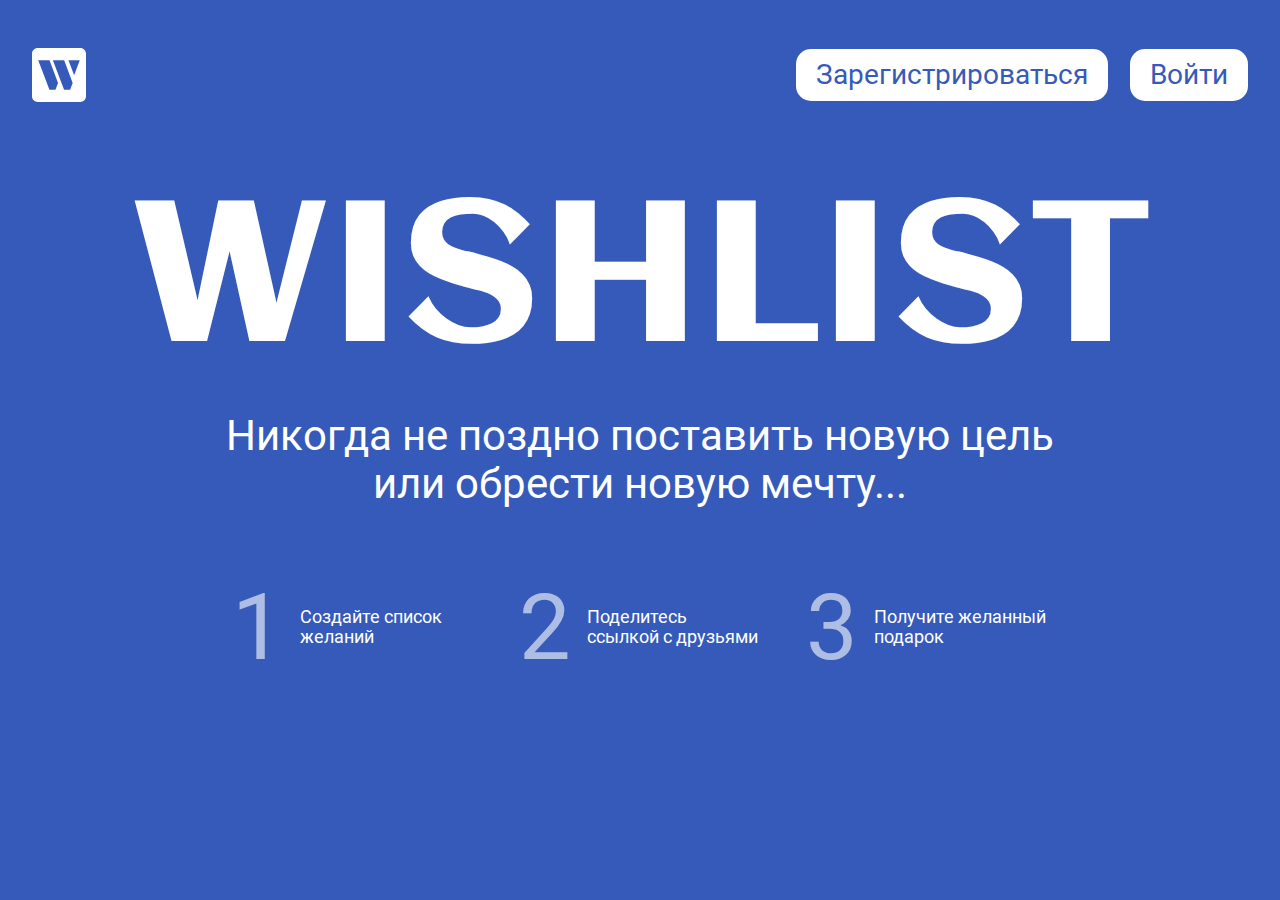
==== commit 22a946ab: "add burger" ====
--- a/index.html
+++ b/index.html
@@ -7,7 +7,8 @@
   <title>wishList - список желаний!</title>
 
   <link rel="stylesheet" href="style/index.css">
-
+  
+  <script src="scripts/director.min.js" defer></script>
   <script src="scripts/index.js" type="module"></script>
 </head>
 <body class="body">
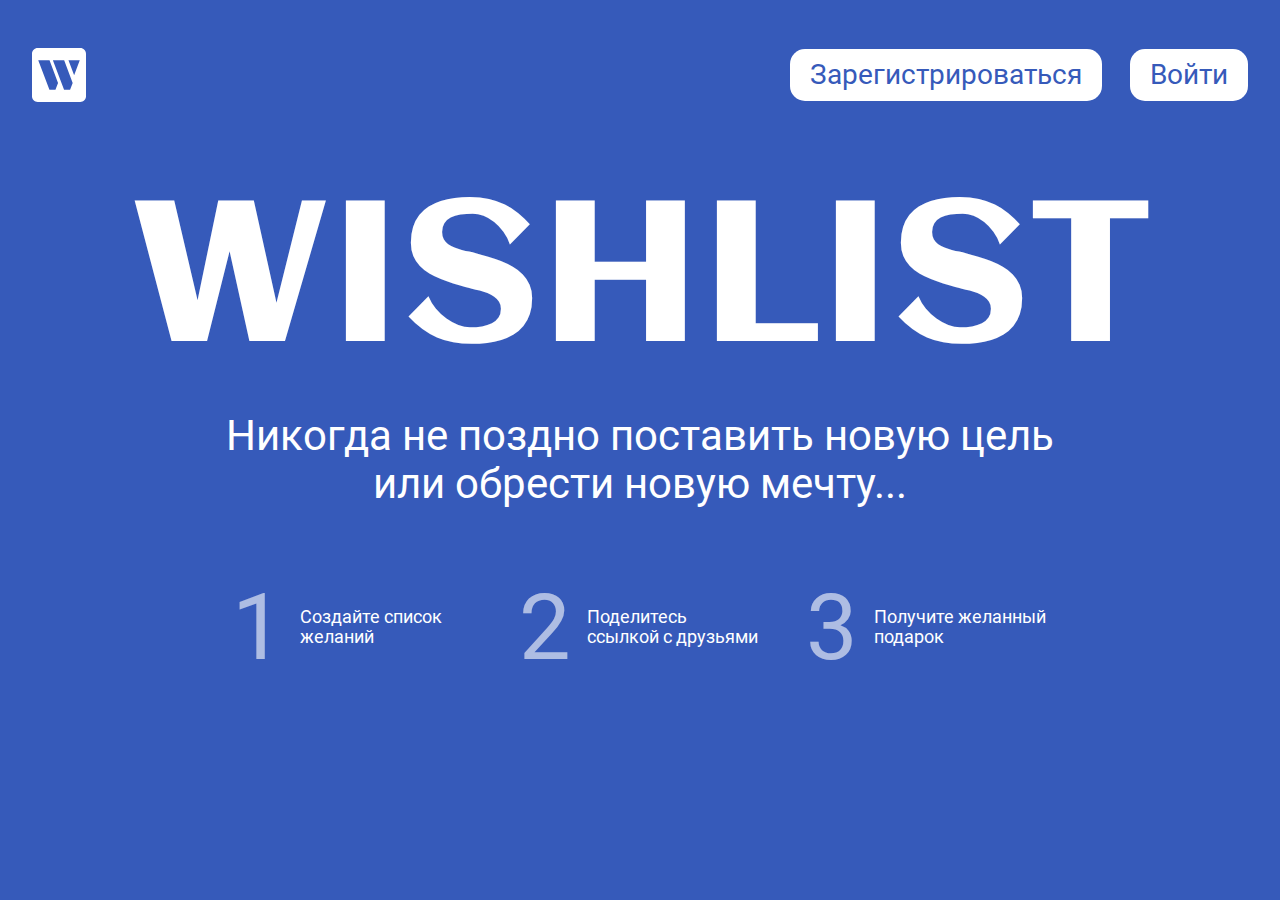
==== commit d67e47d3: "deploy" ====
--- a/index.html
+++ b/index.html
@@ -6,10 +6,13 @@
   <meta name="viewport" content="width=device-width, initial-scale=1.0">
   <title>wishList - список желаний!</title>
 
+  <!--Style-->
   <link rel="stylesheet" href="style/index.css">
-  
+
+  <!--Scripts-->
   <script src="scripts/director.min.js" defer></script>
   <script src="scripts/index.js" type="module"></script>
+  <script src="scripts/just-validate.min.js"></script>
 </head>
 <body class="body">
   <header class="header">
--- a/style/index.css
+++ b/style/index.css
@@ -10,4 +10,6 @@
 @import 'profile.css';
 @import 'categories.css';
 @import 'item.css';
-@import 'edit.css';+@import 'edit.css';
+@import 'modal.css';
+@import 'loader.css';